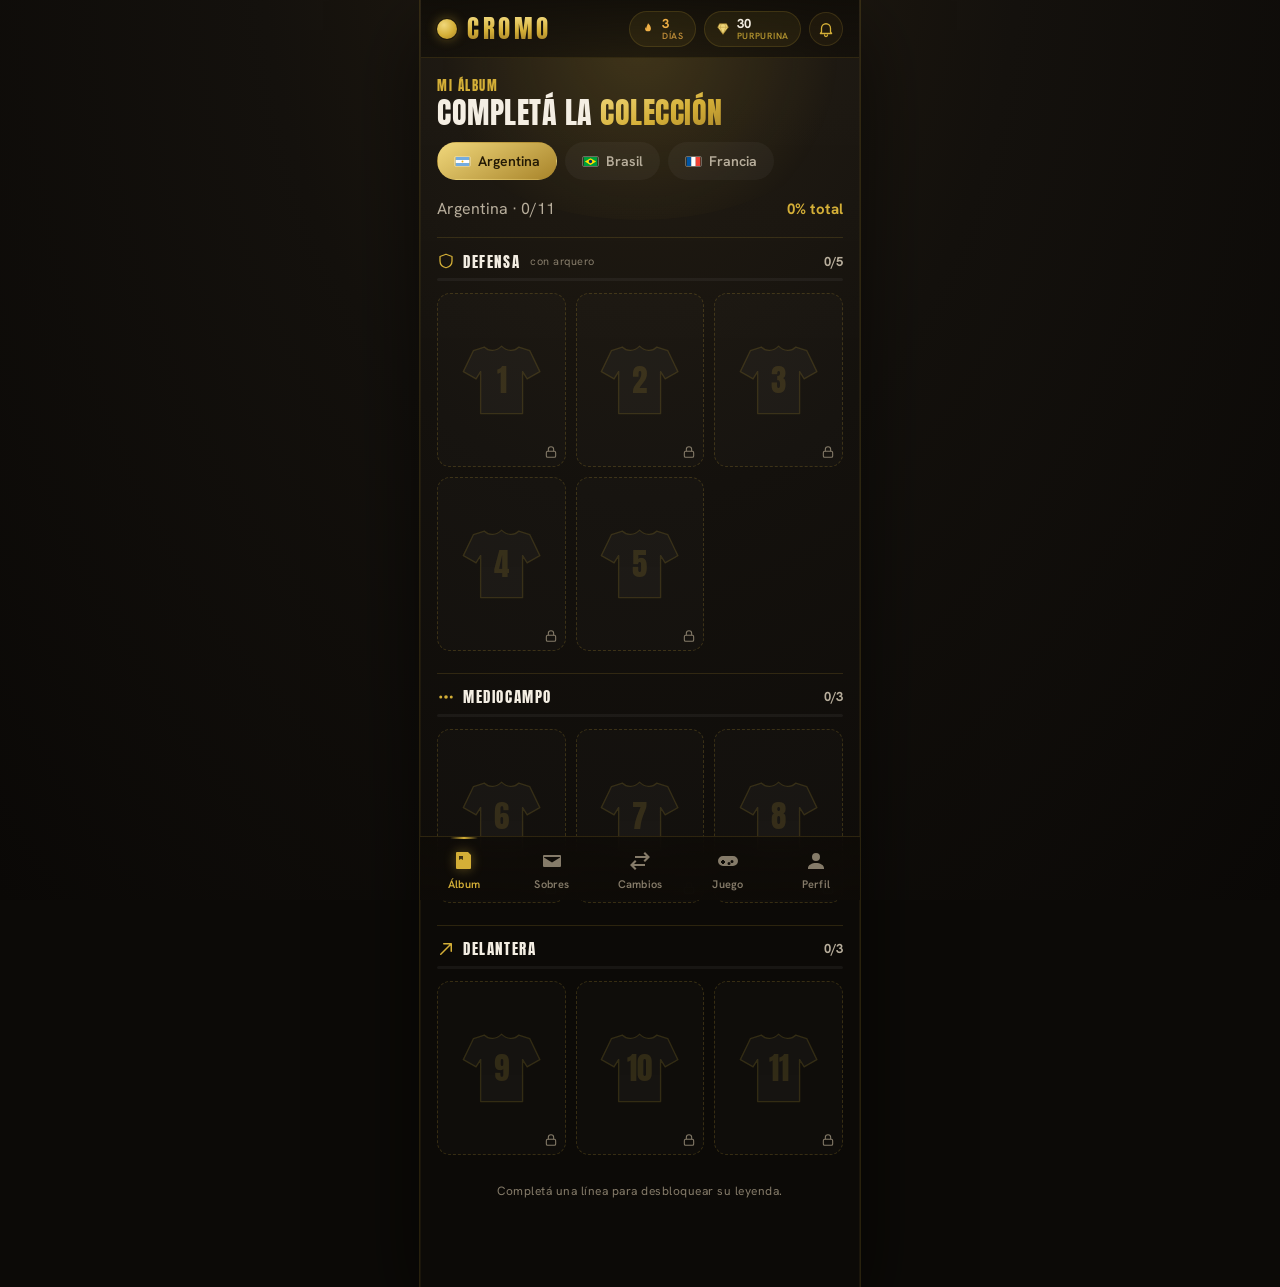
==== index.html @ f419a1d8 "Cromo · Fase 0 inicial — PWA navegable con loop completo de un jugador - Shell PWA (manifest + SW) c" ====
<!DOCTYPE html>
<html lang="es">
<head>
  <meta charset="UTF-8" />
  <meta name="viewport" content="width=device-width, initial-scale=1, viewport-fit=cover" />
  <meta name="theme-color" content="#0c0a07" />
  <meta name="description" content="Cromo — álbum de figuritas digital" />

  <title>Cromo</title>

  <link rel="manifest" href="./manifest.json" />
  <link rel="icon" type="image/svg+xml" href="./assets/icon.svg" />
  <link rel="apple-touch-icon" href="./assets/icon.svg" />

  <link rel="preconnect" href="https://fonts.googleapis.com" />
  <link rel="preconnect" href="https://fonts.gstatic.com" crossorigin />
  <link href="https://fonts.googleapis.com/css2?family=Anton&family=Hanken+Grotesk:wght@300;400;500;600;700&display=swap" rel="stylesheet" />

  <link rel="stylesheet" href="./css/styles.css" />
</head>
<body>
  <div class="app-frame">
    <header class="app-header">
      <div class="brand">
        <span class="brand-mark" aria-hidden="true"></span>
        <h1 class="brand-name">Cromo</h1>
      </div>
      <div class="header-stats">
        <div class="chip chip-streak" id="chip-streak" aria-label="Racha diaria"></div>
        <a class="chip chip-purp" id="chip-purp" href="#/tienda" aria-label="Purpurina · ir a tienda"></a>
        <button class="notif-bell" id="notif-bell" type="button" aria-label="Notificaciones"></button>
      </div>
    </header>

    <main id="view" class="app-view" role="main" aria-live="polite"></main>

    <nav class="app-tabs" role="navigation" aria-label="Navegación principal">
      <a class="tab" href="#/album" data-route="album">
        <svg class="tab-icon" viewBox="0 0 24 24" aria-hidden="true"><path d="M5 4h11l3 3v13a1 1 0 0 1-1 1H5a1 1 0 0 1-1-1V5a1 1 0 0 1 1-1zm2 4v4l2-1.2L11 12V8H7z"/></svg>
        <span class="tab-label">Álbum</span>
      </a>
      <a class="tab" href="#/sobres" data-route="sobres">
        <svg class="tab-icon" viewBox="0 0 24 24" aria-hidden="true"><path d="M4 6h16a1 1 0 0 1 1 1v10a1 1 0 0 1-1 1H4a1 1 0 0 1-1-1V7a1 1 0 0 1 1-1zm0 2v.4l8 5 8-5V8H4z"/></svg>
        <span class="tab-label">Sobres</span>
      </a>
      <a class="tab" href="#/cambios" data-route="cambios">
        <svg class="tab-icon" viewBox="0 0 24 24" aria-hidden="true"><path d="M7 7h11l-2.5-2.5L17 3l5 5-5 5-1.5-1.5L18 9H7V7zm10 10H6l2.5 2.5L7 21l-5-5 5-5 1.5 1.5L6 15h11v2z"/></svg>
        <span class="tab-label">Cambios</span>
      </a>
      <a class="tab" href="#/juego" data-route="juego">
        <svg class="tab-icon" viewBox="0 0 24 24" aria-hidden="true"><path d="M7 7a5 5 0 0 0-5 5 5 5 0 0 0 5 5h10a5 5 0 0 0 5-5 5 5 0 0 0-5-5H7zm-1 4h2v1h1v2H8v1H6v-1H5v-2h1v-1zm10 0a1.5 1.5 0 1 1 0 3 1.5 1.5 0 0 1 0-3zm-3 2a1.5 1.5 0 1 1 0 3 1.5 1.5 0 0 1 0-3z"/></svg>
        <span class="tab-label">Juego</span>
      </a>
      <a class="tab" href="#/perfil" data-route="perfil">
        <svg class="tab-icon" viewBox="0 0 24 24" aria-hidden="true"><path d="M12 12a4 4 0 1 0 0-8 4 4 0 0 0 0 8zm0 2c-4 0-8 2-8 5v1h16v-1c0-3-4-5-8-5z"/></svg>
        <span class="tab-label">Perfil</span>
      </a>
    </nav>
  </div>

  <script defer src="./js/icons.js"></script>
  <script defer src="./js/data.js"></script>
  <script defer src="./js/jersey.js"></script>
  <script defer src="./js/state.js"></script>
  <script defer src="./js/pack.js"></script>
  <script defer src="./js/legends.js"></script>
  <script defer src="./js/notifications.js"></script>
  <script defer src="./js/anim.js"></script>
  <script defer src="./js/views/sticker.js"></script>
  <script defer src="./js/views/reveal.js"></script>
  <script defer src="./js/views/sobres.js"></script>
  <script defer src="./js/views/album.js"></script>
  <script defer src="./js/views/cambios.js"></script>
  <script defer src="./js/views/tienda.js"></script>
  <script defer src="./js/views/notifs.js"></script>
  <script defer src="./js/views/placeholder.js"></script>
  <script defer src="./js/app.js"></script>

  <script>
    if ('serviceWorker' in navigator) {
      window.addEventListener('load', () => {
        navigator.serviceWorker.register('./sw.js').catch(() => {});
      });
    }
  </script>
</body>
</html>
---- css/styles.css ----
/* ============================================================
   Cromo — Noche de campeón
   Paleta + tipografías de la sección 3 del CLAUDE.md
   ============================================================ */

:root {
  --bg-0: #0c0a07;
  --bg-1: #14110d;
  --panel:  #171309;
  --panel2: #1f1a0f;

  --gold:        #D4AF37;
  --gold-light:  #F0D77B;
  --gold-dark:   #A8842A;

  --cream:    #F4EEE3;
  --text-dim: #B8AE9C;
  --text-mute:#857B69;

  --line:        rgba(212, 175, 55, 0.16);
  --line-strong: rgba(212, 175, 55, 0.32);

  --comun:      #9DA3AB;
  --especial:   #4FA3E3;
  --brillante:  #9B6DD6;
  --legendaria: #D4AF37;

  --font-display: 'Anton', 'Hanken Grotesk', sans-serif;
  --font-body:    'Hanken Grotesk', system-ui, -apple-system, sans-serif;

  --app-max-w: 440px;
  --header-h: 58px;
  --tabs-h: 64px;
  --safe-top: env(safe-area-inset-top, 0px);
  --safe-bottom: env(safe-area-inset-bottom, 0px);
}

* { box-sizing: border-box; -webkit-tap-highlight-color: transparent; }

html, body {
  margin: 0;
  padding: 0;
  height: 100%;
  background: var(--bg-0);
  color: var(--cream);
  font-family: var(--font-body);
  font-weight: 400;
  -webkit-font-smoothing: antialiased;
  -moz-osx-font-smoothing: grayscale;
  overscroll-behavior-y: contain;
}

body {
  background:
    radial-gradient(ellipse at 50% -10%, #241d12 0%, #14110d 42%, #0a0806 100%);
  background-attachment: fixed;
  min-height: 100dvh;
}

a { color: inherit; text-decoration: none; }
button { font-family: inherit; }

/* ============================================================
   Tipografía utilitaria del prototipo
   ============================================================ */

.au {
  font-family: var(--font-display);
  font-weight: 400;
  letter-spacing: 0.5px;
  text-transform: uppercase;
}

.gold-text {
  background: linear-gradient(160deg, var(--gold-light), var(--gold) 55%, var(--gold-dark));
  -webkit-background-clip: text;
  background-clip: text;
  color: transparent;
}

.muted { color: var(--text-dim); }
.dim   { color: var(--text-mute); }

/* ============================================================
   Frame de app (mobile-first, centrado en desktop)
   ============================================================ */

.app-frame {
  position: relative;
  width: 100%;
  max-width: var(--app-max-w);
  min-height: 100dvh;
  margin: 0 auto;
  display: grid;
  grid-template-rows: auto 1fr auto;
  background: linear-gradient(180deg, rgba(255,255,255,0.015), transparent 30%);
  border-left: 1px solid rgba(212,175,55,0.07);
  border-right: 1px solid rgba(212,175,55,0.07);
  overflow: hidden;
}

.app-frame::before {
  content: '';
  position: fixed;
  top: -120px;
  left: 50%;
  transform: translateX(-50%);
  width: 480px;
  height: 340px;
  border-radius: 50%;
  pointer-events: none;
  z-index: 0;
  background: radial-gradient(circle, rgba(212,175,55,0.16), transparent 68%);
}

@media (min-width: 480px) {
  .app-frame {
    box-shadow: 0 0 0 1px var(--line), 0 30px 80px rgba(0,0,0,0.6);
  }
}

/* ============================================================
   Header
   ============================================================ */

.app-header {
  position: sticky;
  top: 0;
  z-index: 20;
  height: calc(var(--header-h) + var(--safe-top));
  padding: 0 16px;
  padding-top: var(--safe-top);
  display: flex;
  align-items: center;
  justify-content: space-between;
  gap: 12px;
  background: linear-gradient(180deg, rgba(16,13,8,0.92), rgba(16,13,8,0.62));
  backdrop-filter: blur(12px);
  -webkit-backdrop-filter: blur(12px);
  border-bottom: 1px solid var(--line);
}

.brand { display: flex; align-items: center; gap: 10px; min-width: 0; }

.brand-mark {
  width: 20px; height: 20px; border-radius: 50%;
  background: radial-gradient(circle at 35% 30%, var(--gold-light), var(--gold) 55%, var(--gold-dark) 100%);
  box-shadow: 0 0 0 1px rgba(0,0,0,0.4), 0 0 12px rgba(212,175,55,0.45);
}

.brand-name {
  margin: 0;
  font-family: var(--font-display);
  font-weight: 400;
  font-size: 25px;
  line-height: 1;
  letter-spacing: 0.14em;
  text-transform: uppercase;
  background: linear-gradient(180deg, var(--gold-light) 0%, var(--gold) 60%, var(--gold-dark) 100%);
  -webkit-background-clip: text;
  background-clip: text;
  -webkit-text-fill-color: transparent;
}

.header-stats { display: flex; gap: 8px; align-items: center; }

.chip {
  display: flex;
  align-items: center;
  gap: 7px;
  padding: 5px 11px;
  border-radius: 999px;
  background: rgba(212,175,55,0.08);
  border: 1px solid var(--line);
  color: var(--cream);
  cursor: default;
  text-decoration: none;
  transition: background 160ms ease, border-color 160ms ease, transform 120ms ease;
}
.chip-ic { width: 14px; height: 14px; display: inline-flex; align-items: center; justify-content: center; }
.chip-ic svg { width: 100%; height: 100%; display: block; }
.chip-meta {
  display: flex;
  flex-direction: column;
  align-items: flex-start;
  line-height: 1;
  gap: 2px;
}
.chip-meta b {
  font-size: 13px;
  font-weight: 700;
  font-variant-numeric: tabular-nums;
}
.chip-meta small {
  font-size: 9px;
  font-weight: 600;
  letter-spacing: 0.7px;
  text-transform: uppercase;
  opacity: 0.7;
}
.chip-streak { color: #F0B046; }
.chip-streak .chip-meta small { color: #F0B046; opacity: 0.75; }
.chip-purp { cursor: pointer; }
.chip-purp:hover { background: rgba(212,175,55,0.14); border-color: var(--line-strong); }
.chip-purp:active { transform: scale(0.97); }
.chip-purp .chip-meta small { color: var(--gold); opacity: 0.8; }

/* Campana de notificaciones */
.notif-bell {
  position: relative;
  width: 34px;
  height: 34px;
  border-radius: 50%;
  border: 1px solid var(--line);
  background: rgba(212,175,55,0.06);
  color: var(--gold);
  display: inline-flex;
  align-items: center;
  justify-content: center;
  cursor: pointer;
  padding: 0;
  transition: background 0.15s, transform 0.1s;
}
.notif-bell svg { width: 18px; height: 18px; display: block; }
.notif-bell:hover { background: rgba(212,175,55,0.14); border-color: var(--line-strong); }
.notif-bell:active { transform: scale(0.93); }
.notif-bell.has-unread { animation: bell-shake 1.2s cubic-bezier(.36,.07,.19,.97) both; }
@keyframes bell-shake {
  10%, 90% { transform: rotate(-3deg); }
  20%, 80% { transform: rotate(5deg); }
  30%, 50%, 70% { transform: rotate(-8deg); }
  40%, 60% { transform: rotate(8deg); }
}
.notif-badge {
  position: absolute;
  top: -3px;
  right: -3px;
  min-width: 16px;
  height: 16px;
  padding: 0 4px;
  border-radius: 99px;
  background: linear-gradient(150deg, #FF6B5B, #C73D2A);
  color: #fff;
  font-size: 9.5px;
  font-weight: 800;
  letter-spacing: 0.2px;
  font-variant-numeric: tabular-nums;
  display: inline-flex;
  align-items: center;
  justify-content: center;
  border: 1.5px solid #14110d;
  box-shadow: 0 1px 4px rgba(0,0,0,0.5);
}

/* ============================================================
   Vista
   ============================================================ */

.app-view {
  position: relative;
  z-index: 1;
  padding: 18px 16px calc(20px + var(--tabs-h) + var(--safe-bottom));
  min-height: 0;
  animation: fade-in 240ms ease-out;
}

@keyframes fade-in {
  from { opacity: 0; transform: translateY(6px); }
  to   { opacity: 1; transform: translateY(0); }
}

.sec-title {
  font-family: var(--font-display);
  font-weight: 400;
  font-size: 13px;
  letter-spacing: 1.5px;
  text-transform: uppercase;
  color: var(--gold);
  margin: 0 0 2px;
}

.h1 {
  font-family: var(--font-display);
  font-weight: 400;
  font-size: 30px;
  line-height: 1.04;
  letter-spacing: 0.5px;
  text-transform: uppercase;
  margin: 0 0 16px;
}

.hint {
  text-align: center;
  font-size: 12px;
  color: var(--text-mute);
  padding: 14px 0 4px;
  letter-spacing: 0.5px;
  margin: 14px 0 0;
}

/* Placeholder de pantallas sin lógica todavía */
.screen {
  display: flex; flex-direction: column; align-items: center; justify-content: center;
  text-align: center;
  min-height: calc(100dvh - var(--header-h) - var(--tabs-h) - 60px);
  gap: 14px;
  padding: 24px 8px;
}
.screen-eyebrow {
  font-family: var(--font-body);
  font-size: 11px;
  letter-spacing: 0.32em;
  text-transform: uppercase;
  color: var(--text-mute);
  margin: 0;
}
.screen-title {
  font-family: var(--font-display);
  font-weight: 400;
  font-size: 44px;
  line-height: 1;
  letter-spacing: 0.06em;
  text-transform: uppercase;
  margin: 0;
  background: linear-gradient(180deg, var(--gold-light) 0%, var(--gold) 55%, var(--gold-dark) 100%);
  -webkit-background-clip: text;
  background-clip: text;
  -webkit-text-fill-color: transparent;
}
.screen-divider {
  width: 56px; height: 1px;
  background: linear-gradient(90deg, transparent, var(--gold) 50%, transparent);
  margin: 6px 0 2px;
}
.screen-hint {
  max-width: 28ch;
  color: var(--text-dim);
  font-size: 14.5px;
  line-height: 1.5;
  margin: 0;
}

/* ============================================================
   Buttons
   ============================================================ */

.btn {
  font-family: var(--font-body);
  font-weight: 700;
  font-size: 16px;
  border: none;
  cursor: pointer;
  border-radius: 14px;
  padding: 15px 18px;
  width: 100%;
  color: #241a05;
  letter-spacing: 0.2px;
  background: linear-gradient(150deg, var(--gold-light), var(--gold) 60%, var(--gold-dark));
  box-shadow: 0 6px 22px rgba(212,175,55,0.22), inset 0 1px 0 rgba(255,255,255,0.4);
  transition: transform 120ms ease, box-shadow 200ms ease, filter 200ms ease;
}
.btn:active { transform: scale(0.975); }
.btn:disabled {
  filter: grayscale(0.7) brightness(0.65);
  box-shadow: none;
  cursor: default;
  color: #0a0806;
}
.btn.ghost {
  background: transparent;
  color: var(--gold);
  border: 1px solid var(--line);
  box-shadow: none;
}
.btn.sm {
  font-size: 13px;
  padding: 9px 12px;
  border-radius: 10px;
  width: auto;
}

/* Back link de la tienda */
.back-row { margin-bottom: 4px; }
.back-link {
  display: inline-flex; align-items: center; gap: 4px;
  font-size: 13px;
  color: var(--text-dim);
  padding: 6px 10px 6px 4px;
  border-radius: 10px;
  transition: color 160ms ease;
}
.back-link:hover { color: var(--gold); }
.back-link svg { width: 16px; height: 16px; }

/* ============================================================
   Pack card (Sobres)
   ============================================================ */

.pack {
  position: relative;
  border-radius: 22px;
  padding: 30px 22px 26px;
  margin-bottom: 16px;
  overflow: hidden;
  background:
    radial-gradient(circle at 50% 18%, rgba(212,175,55,0.16), transparent 60%),
    linear-gradient(165deg, #211a0e, #15110a 70%);
  border: 1px solid rgba(212,175,55,0.3);
  box-shadow: 0 14px 40px rgba(0,0,0,0.5), inset 0 0 40px rgba(212,175,55,0.05);
  text-align: center;
}
.pack .ribbon { font-size: 11px; letter-spacing: 3px; color: var(--gold); }
.pack .crest {
  width: 96px; height: 96px;
  margin: 14px auto 12px;
  border-radius: 50%;
  display: grid; place-items: center;
  background: radial-gradient(circle, #2a2210, #15110a);
  border: 2px solid var(--gold);
  box-shadow: 0 0 30px rgba(212,175,55,0.35), inset 0 0 18px rgba(212,175,55,0.25);
}
.pack .crest svg { width: 46px; height: 46px; }
.pack h2 { font-size: 27px; margin: 6px 0 2px; }
.pack .sub { font-size: 13px; color: var(--text-dim); margin-bottom: 18px; }
.pack .count { font-size: 12px; color: var(--gold); margin-top: 12px; letter-spacing: 0.5px; }
.pack .pack-bulk { margin-top: 10px; width: 100%; max-width: 240px; }

/* ============================================================
   Cards (daily, pity, tienda header)
   ============================================================ */

.card {
  background: linear-gradient(165deg, rgba(255,255,255,0.025), transparent), var(--panel);
  border: 1px solid var(--line);
  border-radius: 16px;
  padding: 16px;
  margin-bottom: 14px;
}
.row { display: flex; align-items: center; justify-content: space-between; gap: 12px; }

.streak-dots { display: flex; gap: 6px; margin-top: 12px; }
.sd {
  flex: 1;
  height: 7px;
  border-radius: 99px;
  background: rgba(255,255,255,0.08);
}
.sd.on { background: linear-gradient(90deg, var(--gold-light), var(--gold-dark)); }
.sd.gift { background: rgba(212,175,55,0.2); }
.sd.gift.on { background: linear-gradient(90deg, var(--gold-light), var(--gold)); box-shadow: 0 0 10px rgba(212,175,55,0.5); }

.bar {
  height: 8px;
  border-radius: 99px;
  background: rgba(255,255,255,0.07);
  overflow: hidden;
  margin-top: 10px;
}
.bar > i {
  display: block;
  height: 100%;
  background: linear-gradient(90deg, var(--gold-light), var(--gold));
  border-radius: 99px;
}

/* ============================================================
   Tabla de Rarezas (en Sobres)
   ============================================================ */

.rarity-card { padding: 14px 14px 12px; }

/* Bloque explicativo de la Purpurina, arriba de la tabla */
.purp-explain {
  display: flex;
  gap: 12px;
  align-items: flex-start;
  padding-bottom: 14px;
  margin-bottom: 12px;
  border-bottom: 1px solid var(--line);
}
.purp-icon {
  width: 44px;
  height: 44px;
  flex: 0 0 auto;
  display: grid;
  place-items: center;
  border-radius: 12px;
  background:
    radial-gradient(circle, rgba(212,175,55,0.22), rgba(212,175,55,0.04) 70%),
    rgba(212,175,55,0.04);
  border: 1px solid var(--line-strong);
  box-shadow: inset 0 0 12px rgba(212,175,55,0.12);
}
.purp-icon svg { width: 24px; height: 24px; display: block; }

.purp-body { flex: 1; min-width: 0; }
.purp-body > b {
  display: block;
  font-size: 14.5px;
  color: var(--cream);
  margin-bottom: 5px;
  letter-spacing: 0.2px;
}
.purp-body p {
  margin: 0;
  font-size: 12.5px;
  line-height: 1.55;
  color: var(--text-dim);
}
.purp-body p b {
  display: inline;
  font-size: inherit;
  color: var(--gold);
  font-weight: 700;
}

.rarity-title {
  display: flex;
  align-items: baseline;
  justify-content: space-between;
  gap: 8px;
  margin-bottom: 10px;
}
.rarity-title b { font-size: 14px; }
.rarity-title .muted { font-size: 11.5px; }

.rarity-list { list-style: none; margin: 0; padding: 0; }
.rarity-row, .rarity-head {
  display: grid;
  grid-template-columns: 10px 1fr 48px 50px 50px;
  align-items: center;
  gap: 8px;
  padding: 8px 0;
  font-size: 13px;
}
.rarity-head {
  font-family: var(--font-display);
  font-weight: 400;
  font-size: 10px;
  letter-spacing: 1.4px;
  text-transform: uppercase;
  color: var(--text-mute);
  border-bottom: 1px solid var(--line);
  padding: 0 0 6px;
  cursor: help;
}
.rarity-head > span { text-align: right; }
.rarity-head > span:nth-child(2) { text-align: left; }
.rarity-row { border-bottom: 1px dashed rgba(212,175,55,0.07); }
.rarity-row:last-child { border-bottom: none; }

.rarity-dot {
  width: 10px;
  height: 10px;
  border-radius: 50%;
  background: var(--rc);
  box-shadow: 0 0 6px var(--rc);
  justify-self: center;
}
.rarity-name {
  font-weight: 700;
  color: var(--rc);
  letter-spacing: 0.3px;
}
.rarity-prob, .rarity-purp, .rarity-cost {
  text-align: right;
  font-variant-numeric: tabular-nums;
  font-weight: 700;
}
.rarity-prob { color: var(--cream); }
.rarity-purp { color: var(--gold); }
.rarity-cost { color: var(--text-dim); }

/* ============================================================
   Bandera + jersey base
   ============================================================ */

.flag {
  width: 17px;
  height: 11px;
  border-radius: 2px;
  border: 0.5px solid rgba(255,255,255,0.3);
  display: inline-block;
  vertical-align: -1px;
  flex: 0 0 auto;
}
.jsvg {
  width: 86%;
  height: 86%;
  display: block;
  filter: drop-shadow(0 4px 8px rgba(0,0,0,0.4));
}

/* ============================================================
   Álbum
   ============================================================ */

.pages {
  display: flex;
  gap: 8px;
  overflow-x: auto;
  padding-bottom: 4px;
  margin-bottom: 14px;
  scrollbar-width: none;
}
.pages::-webkit-scrollbar { display: none; }

.page-tab {
  flex: 0 0 auto;
  padding: 9px 16px;
  border-radius: 999px;
  font-family: var(--font-body);
  font-weight: 600;
  font-size: 14px;
  cursor: pointer;
  display: flex;
  align-items: center;
  gap: 7px;
  background: rgba(255,255,255,0.04);
  border: 1px solid transparent;
  color: var(--text-dim);
  white-space: nowrap;
  transition: background 160ms ease, color 160ms ease;
}
.page-tab.active {
  color: #241a05;
  background: linear-gradient(150deg, var(--gold-light), var(--gold-dark));
}

.prog-line {
  display: flex;
  align-items: baseline;
  justify-content: space-between;
  margin-bottom: 12px;
}
.prog-line .pct { font-size: 15px; color: var(--gold); font-weight: 700; }

.grid {
  display: grid;
  grid-template-columns: repeat(3, 1fr);
  gap: 10px;
}

/* ----- Secciones por línea (defensa / medio / delantera) ----- */

.line-block {
  margin-top: 22px;
  padding-top: 14px;
  border-top: 1px solid var(--line);
  position: relative;
}
.line-block:first-of-type { margin-top: 18px; }

.line-head {
  display: flex;
  align-items: center;
  justify-content: space-between;
  gap: 10px;
  margin-bottom: 8px;
}
.line-head-l {
  display: flex;
  align-items: center;
  gap: 8px;
  min-width: 0;
}
.line-icon {
  width: 18px;
  height: 18px;
  display: inline-flex;
  align-items: center;
  justify-content: center;
  color: var(--gold);
}
.line-icon svg { width: 100%; height: 100%; }

.line-name {
  font-size: 15px;
  letter-spacing: 1.6px;
  color: var(--cream);
  line-height: 1;
}
.line-sub {
  font-size: 11px;
  color: var(--text-mute);
  letter-spacing: 0.5px;
  margin-left: 2px;
}

.line-count {
  font-size: 13px;
  font-weight: 700;
  color: var(--text-dim);
  display: inline-flex;
  align-items: center;
  gap: 5px;
  white-space: nowrap;
}
.line-count.complete {
  color: var(--gold);
}
.line-count.complete svg {
  width: 14px;
  height: 14px;
  filter: drop-shadow(0 0 6px rgba(212,175,55,0.55));
}

.line-bar {
  height: 3px;
  border-radius: 99px;
  background: rgba(255,255,255,0.05);
  overflow: hidden;
  margin: 0 0 12px;
}
.line-bar > i {
  display: block;
  height: 100%;
  background: linear-gradient(90deg, var(--gold-dark), var(--gold-light));
  border-radius: 99px;
  transition: width 280ms ease;
}

.line-block.is-complete .line-bar > i {
  box-shadow: 0 0 10px rgba(212,175,55,0.55);
}
.line-block.is-complete .line-name {
  background: linear-gradient(160deg, var(--gold-light), var(--gold) 55%, var(--gold-dark));
  -webkit-background-clip: text;
  background-clip: text;
  color: transparent;
}

/* ----- Card de leyenda (cuando la línea está completa) ----- */

.legend-card {
  margin-top: 12px;
  padding: 14px 14px 16px;
  border-radius: 14px;
  position: relative;
  overflow: hidden;
  background:
    linear-gradient(160deg, rgba(212,175,55,0.10), rgba(212,175,55,0.02) 70%),
    var(--panel);
  border: 1px solid var(--line-strong);
  box-shadow: 0 6px 18px rgba(0,0,0,0.35);
}
.legend-card.unlocked {
  background:
    linear-gradient(160deg, rgba(240,215,123,0.16), rgba(212,175,55,0.04) 65%),
    var(--panel);
  box-shadow: 0 8px 24px rgba(0,0,0,0.4), 0 0 0 1px rgba(212,175,55,0.18) inset;
}
.legend-card::after {
  content: '';
  position: absolute;
  inset: 0;
  pointer-events: none;
  background: linear-gradient(115deg, transparent 40%, rgba(255,255,255,0.06) 50%, transparent 60%);
  opacity: 0.55;
}

.legend-head {
  display: flex;
  align-items: center;
  gap: 8px;
  margin-bottom: 6px;
}
.legend-badge {
  width: 22px;
  height: 22px;
  border-radius: 50%;
  display: inline-flex;
  align-items: center;
  justify-content: center;
  color: var(--gold);
  background: rgba(212,175,55,0.12);
  border: 1px solid var(--line-strong);
}
.legend-badge svg { width: 13px; height: 13px; }
.legend-eyebrow {
  font-size: 10.5px;
  letter-spacing: 2.2px;
  color: var(--gold);
}

.legend-title {
  margin: 0 0 6px;
  font-size: 19px;
  line-height: 1.1;
  letter-spacing: 0.8px;
  color: var(--cream);
}

.legend-text {
  margin: 0;
  font-size: 13.5px;
  line-height: 1.5;
  color: var(--text-dim);
}

.legend-card.pending .legend-text {
  color: var(--text-mute);
  font-style: italic;
}

.legend-source {
  display: inline-block;
  margin-top: 8px;
  font-size: 12px;
  font-weight: 600;
  color: var(--gold);
  border-bottom: 1px dashed rgba(212,175,55,0.4);
}

.slot {
  aspect-ratio: 0.74;
  border-radius: 13px;
  position: relative;
  overflow: hidden;
}
.slot.empty {
  border: 1.5px dashed rgba(212,175,55,0.2);
  background: rgba(255,255,255,0.015);
  display: grid;
  place-items: center;
}
.slot.empty .jsvg { width: 72%; height: 72%; opacity: 0.95; filter: none; }
.slot.empty .lock {
  position: absolute;
  bottom: 6px; right: 6px;
  width: 16px; height: 16px;
  color: var(--text-mute);
}
.slot.empty .lock svg { width: 100%; height: 100%; }

.sticker {
  height: 100%;
  display: flex;
  flex-direction: column;
  border-radius: 13px;
  overflow: hidden;
  border: 1.5px solid var(--rc, #555);
  background: var(--panel2);
  box-shadow: 0 4px 14px rgba(0,0,0,0.4);
}
.sticker .photo {
  flex: 1;
  position: relative;
  display: flex;
  align-items: center;
  justify-content: center;
  background: radial-gradient(circle at 50% 42%, #2c2614, #14110b 72%);
}
.sticker .photo .rdot {
  position: absolute;
  top: 6px; right: 6px;
  width: 9px; height: 9px;
  border-radius: 50%;
  background: var(--rc);
  box-shadow: 0 0 6px var(--rc);
}

/* Badge "+N" sobre la figurita cuando hay repetidas en el inventario */
.sticker .photo .dupe-badge {
  position: absolute;
  top: 5px;
  left: 5px;
  z-index: 2;
  min-width: 22px;
  height: 18px;
  padding: 0 5px;
  border-radius: 99px;
  display: inline-flex;
  align-items: center;
  justify-content: center;
  background: linear-gradient(150deg, var(--gold-light), var(--gold) 60%, var(--gold-dark));
  color: #241a05;
  font-size: 10.5px;
  font-weight: 800;
  font-variant-numeric: tabular-nums;
  letter-spacing: 0.2px;
  box-shadow: 0 2px 6px rgba(0,0,0,0.45), 0 0 0 1px rgba(0,0,0,0.2);
  cursor: help;
}
.sticker .label {
  padding: 7px 6px 8px;
  background: rgba(0,0,0,0.28);
}
.sticker .label .ct {
  display: flex;
  align-items: center;
  justify-content: center;
  gap: 5px;
}
.sticker .label .ct b {
  font-size: 11px;
  font-weight: 600;
  white-space: nowrap;
  overflow: hidden;
  text-overflow: ellipsis;
}
.sticker .label .rar {
  display: block;
  text-align: center;
  font-size: 8.5px;
  letter-spacing: 1px;
  text-transform: uppercase;
  color: var(--rc);
  font-weight: 700;
  margin-top: 2px;
}

/* Marco foil para legendarias */
.foil {
  padding: 2px;
  border-radius: 14px;
  height: 100%;
  background: linear-gradient(135deg, #F6E08B, #D4AF37 40%, #8a6a1f 60%, #F0D77B 85%);
  background-size: 200% 200%;
  animation: foilmove 4s linear infinite;
}
.foil .sticker { border-color: transparent; height: 100%; }
.foil .photo::after {
  content: '';
  position: absolute;
  inset: 0;
  background: linear-gradient(115deg, transparent 38%, rgba(255,255,255,0.5) 50%, transparent 62%);
  transform: translateX(-120%);
  animation: shine 3.2s ease-in-out infinite;
}
@keyframes foilmove {
  0%   { background-position: 0 0; }
  100% { background-position: 200% 200%; }
}
@keyframes shine {
  0%, 100% { transform: translateX(-120%); }
  55%, 70% { transform: translateX(120%); }
}

/* ============================================================
   Tienda
   ============================================================ */

.shop-item {
  display: flex;
  align-items: center;
  gap: 12px;
  padding: 11px;
  border-radius: 14px;
  background: var(--panel);
  border: 1px solid var(--line);
  margin-bottom: 10px;
}
.mini {
  width: 48px; height: 62px;
  border-radius: 9px;
  flex: 0 0 auto;
  display: flex;
  align-items: center;
  justify-content: center;
  background: radial-gradient(circle at 50% 42%, #2c2614, #14110b);
  border: 1px solid var(--line);
}
.mini .jsvg { width: 84%; height: 84%; }
.shop-item .info { flex: 1; min-width: 0; }
.shop-item .info .ct { display: flex; align-items: center; gap: 6px; }
.shop-item .info .ct b { font-size: 14px; font-weight: 600; }
.shop-item .info .r {
  font-size: 11px;
  letter-spacing: 0.8px;
  text-transform: uppercase;
  font-weight: 700;
  margin-top: 2px;
  display: block;
}
.cost {
  display: flex;
  align-items: center;
  gap: 5px;
  font-weight: 700;
  font-size: 14px;
  color: var(--gold);
}
.cost svg { width: 13px; height: 13px; }

.empty-state {
  text-align: center;
  padding: 48px 20px;
  color: var(--text-dim);
}
.empty-state svg { width: 40px; height: 40px; opacity: 0.4; margin-bottom: 12px; }

/* ============================================================
   Cambios (repetidas)
   ============================================================ */

.trade-banner { display: flex; gap: 12px; align-items: flex-start; }

.dupe-summary { margin-bottom: 16px; }
.dupe-summary b {
  font-size: 22px;
  font-family: var(--font-display);
  font-weight: 400;
  color: var(--cream);
  letter-spacing: 0.5px;
}
.dupe-summary .cost svg { width: 12px; height: 12px; }

.dupe-group {
  margin-bottom: 10px;
  border-radius: 14px;
  background: linear-gradient(165deg, rgba(255,255,255,0.025), transparent), var(--panel);
  border: 1px solid var(--line);
  overflow: hidden;
}

.dupe-group-head {
  display: flex;
  align-items: center;
  justify-content: space-between;
  gap: 10px;
  padding: 12px 14px;
  cursor: pointer;
  user-select: none;
  list-style: none;
  transition: background 160ms ease;
}
.dupe-group-head::-webkit-details-marker { display: none; }
.dupe-group-head:hover { background: rgba(212,175,55,0.04); }

.dupe-group-l {
  display: flex;
  align-items: center;
  gap: 8px;
  min-width: 0;
}
.dupe-group-name {
  font-size: 13px;
  letter-spacing: 1.6px;
  color: var(--gold);
}

.dupe-group-meta {
  display: flex;
  align-items: center;
  gap: 10px;
  flex: 0 0 auto;
}
.dupe-group-count {
  display: inline-flex;
  align-items: center;
  justify-content: center;
  min-width: 22px;
  height: 20px;
  padding: 0 7px;
  border-radius: 99px;
  background: rgba(212,175,55,0.14);
  border: 1px solid var(--line-strong);
  color: var(--gold);
  font-size: 11.5px;
  font-weight: 700;
  font-variant-numeric: tabular-nums;
}
.dupe-group-value {
  font-size: 12px;
  color: var(--text-dim);
}
.dupe-group-value svg { width: 11px; height: 11px; }

.dupe-group-chev {
  width: 16px;
  height: 16px;
  display: inline-flex;
  align-items: center;
  justify-content: center;
  color: var(--text-mute);
  transition: transform 220ms cubic-bezier(0.2, 0.8, 0.25, 1), color 160ms ease;
}
.dupe-group-chev svg { width: 100%; height: 100%; }
.dupe-group[open] .dupe-group-chev {
  transform: rotate(180deg);
  color: var(--gold);
}
.dupe-group[open] .dupe-group-head {
  border-bottom: 1px solid var(--line);
}

.dupe-group-body {
  padding: 8px 10px 10px;
}

.dupe-item {
  display: flex;
  align-items: center;
  gap: 12px;
  padding: 10px;
  border-radius: 12px;
  background: rgba(255,255,255,0.015);
  border: 1px solid var(--line);
  margin-bottom: 6px;
}
.dupe-item:last-child { margin-bottom: 0; }
.dupe-item .info { flex: 1; min-width: 0; }
.dupe-item .info .ct { display: flex; align-items: center; gap: 6px; }
.dupe-item .info .ct b { font-size: 14px; font-weight: 600; }
.dupe-item .info .r {
  font-size: 11px;
  letter-spacing: 0.8px;
  text-transform: uppercase;
  font-weight: 700;
  margin-top: 2px;
  display: block;
}
.dupe-qty {
  display: inline-flex;
  align-items: center;
  justify-content: center;
  min-width: 22px;
  height: 18px;
  padding: 0 5px;
  border-radius: 99px;
  background: rgba(212,175,55,0.16);
  border: 1px solid var(--line-strong);
  color: var(--gold);
  font-size: 11px;
  font-weight: 700;
  font-variant-numeric: tabular-nums;
  margin-left: 2px;
}
.dupe-actions {
  display: flex;
  flex-direction: column;
  gap: 6px;
  flex: 0 0 auto;
}
.dupe-actions .btn.sm { min-width: 84px; text-align: center; }

/* ============================================================
   Tabs (barra inferior)
   ============================================================ */

.app-tabs {
  position: fixed;
  left: 50%;
  bottom: 0;
  transform: translateX(-50%);
  width: 100%;
  max-width: var(--app-max-w);
  height: calc(var(--tabs-h) + var(--safe-bottom));
  padding-bottom: var(--safe-bottom);
  display: grid;
  grid-template-columns: repeat(5, 1fr);
  background: linear-gradient(0deg, rgba(14,11,7,0.97), rgba(14,11,7,0.8));
  backdrop-filter: blur(14px);
  -webkit-backdrop-filter: blur(14px);
  border-top: 1px solid var(--line);
  z-index: 30;
}

.tab {
  display: flex;
  flex-direction: column;
  align-items: center;
  justify-content: center;
  gap: 4px;
  padding: 8px 4px 6px;
  color: var(--text-mute);
  font-size: 11px;
  letter-spacing: 0.02em;
  font-weight: 600;
  position: relative;
  transition: color 160ms ease;
}
.tab:hover { color: var(--text-dim); }
.tab-icon {
  width: 24px;
  height: 24px;
  fill: currentColor;
  transition: transform 160ms ease, filter 160ms ease;
}
.tab.is-active { color: var(--gold); }
.tab.is-active .tab-icon {
  transform: translateY(-1px);
  filter: drop-shadow(0 0 6px rgba(212,175,55,0.45));
}
.tab.is-active::before {
  content: '';
  position: absolute;
  top: 0;
  left: 50%;
  transform: translateX(-50%);
  width: 28px;
  height: 2px;
  background: linear-gradient(90deg, transparent, var(--gold), transparent);
  border-radius: 2px;
}

/* ============================================================
   Reveal overlay
   ============================================================ */

.overlay {
  position: fixed;
  inset: 0;
  z-index: 100;
  overflow-y: auto;
  overflow-x: hidden;
  -webkit-overflow-scrolling: touch;
  overscroll-behavior: contain;
  padding:
    max(18px, env(safe-area-inset-top))
    18px
    max(18px, env(safe-area-inset-bottom));
  background: radial-gradient(ellipse at 50% 35%, rgba(40,32,16,0.96), rgba(7,6,4,0.99));
  animation: fade 0.25s ease;
}
/* Inner wrapper: cuando el contenido entra, se centra; cuando no, hace scroll natural. */
.overlay-inner {
  min-height: 100%;
  display: flex;
  flex-direction: column;
  align-items: center;
  justify-content: center;
}
@keyframes fade { from { opacity: 0; } to { opacity: 1; } }

.reveal-title {
  font-size: 13px;
  letter-spacing: 3px;
  color: var(--gold);
  margin-bottom: 14px;
  text-align: center;
}
.reveal-grid {
  display: flex;
  flex-wrap: wrap;
  gap: 12px;
  justify-content: center;
  max-width: 380px;
  margin-bottom: 8px;
}
.reveal-grid.dense {
  display: grid;
  grid-template-columns: repeat(4, 1fr);
  gap: 6px;
  max-width: 340px;
  width: 100%;
}
.reveal-grid.dense .rcard {
  width: 100%;
  height: 92px;
}
.reveal-grid.dense .rcard .back svg { width: 22px; height: 22px; }
.reveal-grid.dense .rcard .newtag {
  font-size: 7px;
  letter-spacing: 0.5px;
  padding: 1px 5px;
  top: 4px;
}
.reveal-grid.dense .sticker { border-radius: 9px; border-width: 1px; }
.reveal-grid.dense .sticker .jsvg { width: 78%; height: 78%; }
.reveal-grid.dense .sticker .photo .rdot { width: 6px; height: 6px; top: 4px; right: 4px; }
.reveal-grid.dense .sticker .label { padding: 3px 4px 4px; }
.reveal-grid.dense .sticker .label .ct { gap: 3px; }
.reveal-grid.dense .sticker .label .ct b { font-size: 8.5px; }
.reveal-grid.dense .sticker .label .ct .flag { width: 12px; height: 8px; }
.reveal-grid.dense .sticker .label .rar { font-size: 6.5px; letter-spacing: 0.6px; margin-top: 1px; }
.rcard {
  width: 96px;
  height: 130px;
  perspective: 900px;
}
.rcard .inner {
  position: relative;
  width: 100%;
  height: 100%;
  transform-style: preserve-3d;
  transition: transform 0.55s cubic-bezier(0.2, 0.8, 0.25, 1);
}
.rcard.flipped .inner { transform: rotateY(180deg); }
.rcard .face {
  position: absolute;
  inset: 0;
  backface-visibility: hidden;
  border-radius: 12px;
  overflow: hidden;
}
.rcard .back {
  display: grid;
  place-items: center;
  background: radial-gradient(circle, #2a2210, #15110a);
  border: 2px solid var(--gold);
}
.rcard .back svg { width: 30px; height: 30px; opacity: 0.85; }
.rcard .front { transform: rotateY(180deg); }
.rcard.leg .front {
  box-shadow: 0 0 26px rgba(212,175,55,0.7);
  animation: legpulse 1.6s ease-in-out infinite;
}
@keyframes legpulse {
  0%, 100% { box-shadow: 0 0 18px rgba(212,175,55,0.5); }
  50%      { box-shadow: 0 0 34px rgba(212,175,55,0.9); }
}
.rcard .newtag {
  position: absolute;
  top: 6px;
  left: 50%;
  transform: translateX(-50%);
  z-index: 3;
  font-size: 9px;
  font-weight: 700;
  letter-spacing: 1px;
  padding: 2px 8px;
  border-radius: 99px;
  background: var(--gold);
  color: #241a05;
  box-shadow: 0 1px 4px rgba(0,0,0,0.45);
  white-space: nowrap;
}

.tally {
  font-size: 14px;
  color: var(--cream);
  text-align: center;
  margin: 14px 0 18px;
  min-height: 20px;
}
.tally b { color: var(--gold); }
.tally-hint {
  display: block;
  margin-top: 8px;
  font-size: 11.5px;
  color: var(--text-dim);
  letter-spacing: 0.2px;
}
.tally-hint b { color: var(--gold); font-weight: 700; }

.confetti {
  position: fixed;
  top: -12px;
  width: 8px;
  height: 12px;
  border-radius: 2px;
  z-index: 101;
  pointer-events: none;
  animation: cfall linear forwards;
}
@keyframes cfall {
  0%   { transform: translateY(-20px) rotate(0); opacity: 1; }
  100% { transform: translateY(105vh) rotate(540deg); opacity: 0.9; }
}

/* ============================================================
   Gemas que vuelan al chip al convertir repetidas
   ============================================================ */
.fly-layer {
  position: fixed;
  inset: 0;
  pointer-events: none;
  z-index: 9999;
}
.gem-fly {
  position: fixed;
  width: 22px;
  height: 22px;
  margin-left: -11px;
  margin-top: -11px;
  will-change: transform, opacity;
  filter: drop-shadow(0 0 6px rgba(240,215,123,0.55));
  pointer-events: none;
}
.gem-fly svg { width: 100%; height: 100%; display: block; }

.chip-purp.chip-pop {
  animation: chip-pop 0.42s cubic-bezier(.34,1.56,.64,1);
}
.chip-purp.chip-pop .chip-meta b {
  color: #FFE89A;
  text-shadow: 0 0 10px rgba(240,215,123,0.7);
}
@keyframes chip-pop {
  0%   { transform: scale(1); }
  40%  { transform: scale(1.18); }
  100% { transform: scale(1); }
}

/* ============================================================
   Panel de notificaciones (overlay)
   ============================================================ */
.notif-overlay {
  background: radial-gradient(ellipse at 50% 35%, rgba(20,17,13,0.96), rgba(7,6,4,0.99));
}
.notif-inner {
  width: 100%;
  max-width: 380px;
  justify-content: flex-start;
  align-items: stretch;
  gap: 12px;
}
.notif-head {
  display: flex;
  align-items: center;
  justify-content: space-between;
  padding: 4px 4px 10px;
  border-bottom: 1px solid var(--line);
}
.notif-title-bar {
  font-family: var(--font-display);
  font-size: 22px;
  color: var(--gold);
  letter-spacing: 0.08em;
  text-transform: uppercase;
}
.notif-close {
  width: 34px; height: 34px;
  border-radius: 50%;
  border: 1px solid var(--line);
  background: rgba(212,175,55,0.06);
  color: var(--cream);
  display: inline-flex; align-items: center; justify-content: center;
  cursor: pointer;
  padding: 0;
}
.notif-close svg { width: 18px; height: 18px; }
.notif-close:hover { background: rgba(212,175,55,0.14); }
.notif-close:active { transform: scale(0.93); }

.notif-list {
  display: flex;
  flex-direction: column;
  gap: 8px;
}
.notif-item {
  border: 1px solid var(--line);
  background: rgba(20,17,13,0.55);
  border-radius: 12px;
  overflow: hidden;
}
.notif-item[open] { border-color: var(--line-strong); }
.notif-item summary { list-style: none; cursor: pointer; }
.notif-item summary::-webkit-details-marker { display: none; }
.notif-row {
  display: flex;
  align-items: center;
  gap: 10px;
  padding: 10px 12px;
}
.notif-ic {
  flex-shrink: 0;
  width: 30px; height: 30px;
  border-radius: 50%;
  display: inline-flex; align-items: center; justify-content: center;
  color: var(--gold);
  background: rgba(212,175,55,0.1);
  border: 1px solid rgba(212,175,55,0.25);
}
.notif-ic svg { width: 16px; height: 16px; }
.notif-body { flex: 1; min-width: 0; display: flex; flex-direction: column; gap: 2px; }
.notif-title { font-size: 13.5px; font-weight: 700; color: var(--cream); }
.notif-sub {
  font-size: 11.5px;
  color: var(--text-dim);
  display: inline-flex;
  align-items: center;
  gap: 5px;
}
.notif-sub .flag { width: 14px; height: auto; }
.notif-time {
  font-size: 10.5px;
  color: var(--text-mute);
  letter-spacing: 0.3px;
  flex-shrink: 0;
}

/* Colores por tipo */
.notif-item.n-leg    .notif-ic { color: var(--gold); background: rgba(212,175,55,0.18); border-color: rgba(212,175,55,0.5); }
.notif-item.n-team   .notif-ic { color: var(--gold); background: rgba(212,175,55,0.14); }
.notif-item.n-line   .notif-ic { color: #C49DEE; background: rgba(155,109,214,0.15); border-color: rgba(155,109,214,0.35); }
.notif-item.n-mil    .notif-ic { color: #7FB2E8; background: rgba(127,178,232,0.12); border-color: rgba(127,178,232,0.3); }
.notif-item.n-streak .notif-ic { color: #F0B046; background: rgba(240,176,70,0.15); border-color: rgba(240,176,70,0.35); }
.notif-item.n-pity   .notif-ic { color: var(--gold); background: rgba(212,175,55,0.1); }

/* Expandible (line-complete con leyenda) */
.notif-expand {
  padding: 0 14px 12px 52px;
  font-size: 12.5px;
  line-height: 1.45;
  color: var(--cream);
  border-top: 1px dashed rgba(212,175,55,0.12);
  margin-top: 4px;
  padding-top: 10px;
}
.notif-expand p { margin: 0 0 6px; }
.notif-expand .muted { color: var(--text-dim); font-style: italic; }
.notif-expand .legend-src {
  font-size: 11px;
  color: var(--gold);
  text-decoration: underline dotted;
  letter-spacing: 0.3px;
}

.notif-foot {
  font-size: 11px;
  color: var(--text-mute);
  text-align: center;
  margin: 14px 4px 4px;
  line-height: 1.4;
}
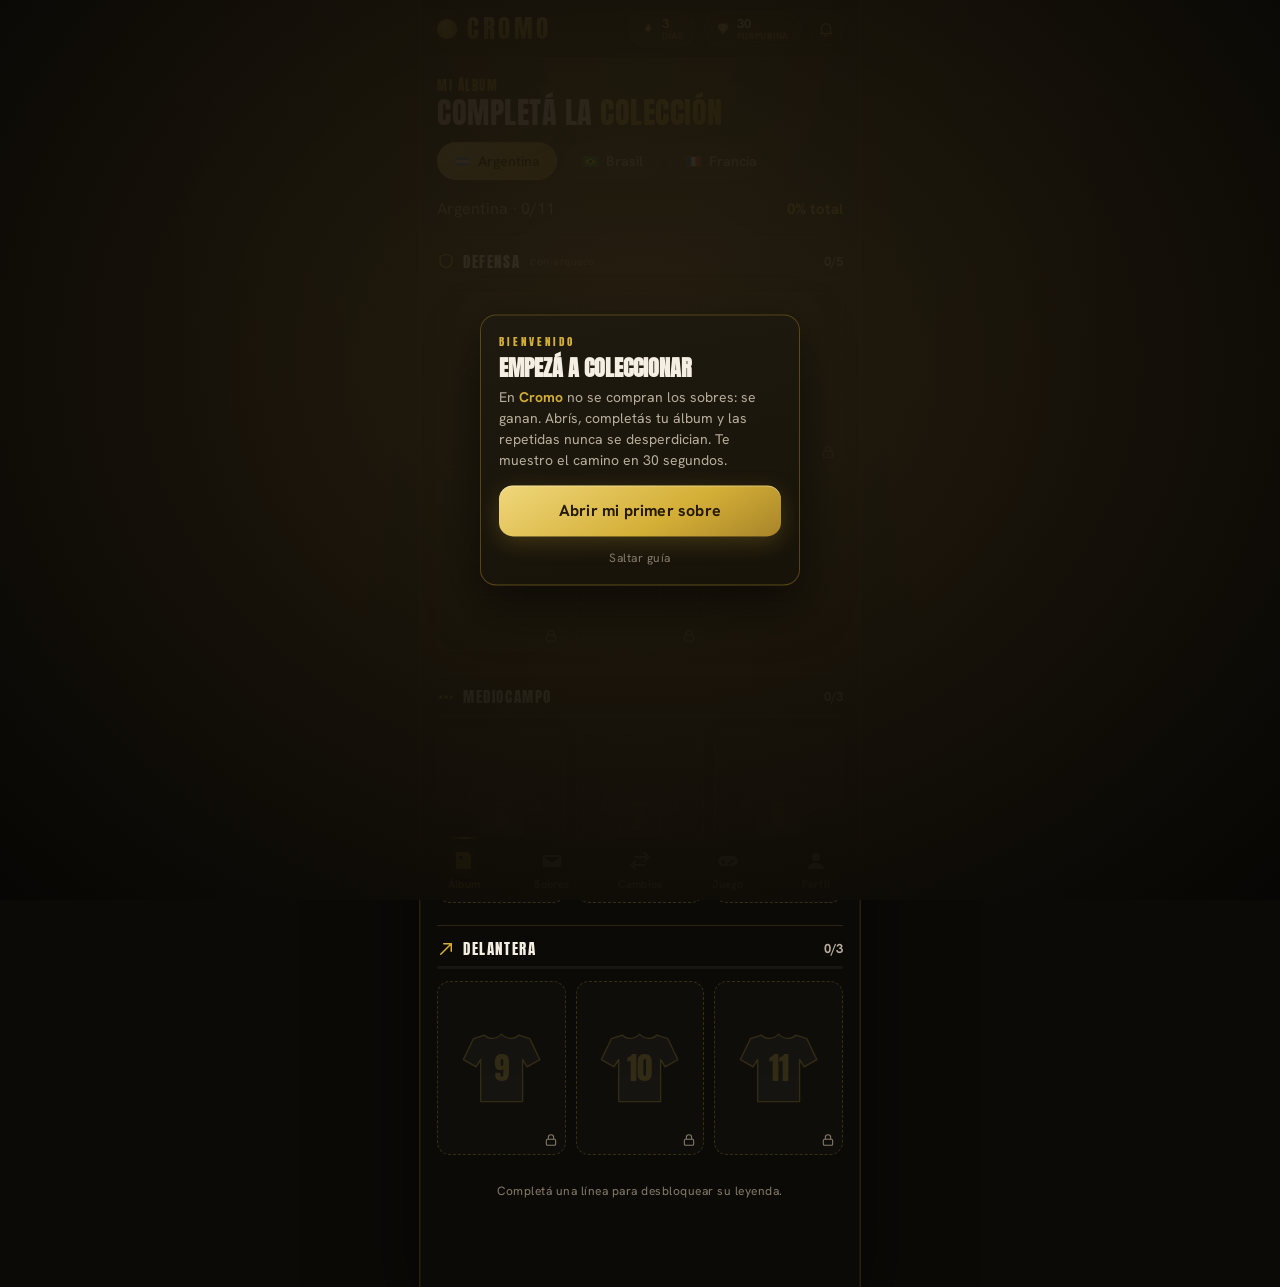
==== commit 91f86b5c: "feat: guía de onboarding de primera vez (Fase 0) Capa de coach marks que guía al usuario nuevo por e" ====
--- a/index.html
+++ b/index.html
@@ -74,6 +74,7 @@
   <script defer src="./js/views/tienda.js"></script>
   <script defer src="./js/views/notifs.js"></script>
   <script defer src="./js/views/placeholder.js"></script>
+  <script defer src="./js/onboarding.js"></script>
   <script defer src="./js/app.js"></script>
 
   <script>
--- a/css/styles.css
+++ b/css/styles.css
@@ -1506,3 +1506,120 @@
   margin: 14px 4px 4px;
   line-height: 1.4;
 }
+
+/* ============================================================
+   Onboarding — guía de primera vez (coach marks)
+   ============================================================ */
+.coach {
+  position: fixed;
+  inset: 0;
+  z-index: 90;            /* por debajo de los overlays (revelado = 100) */
+  pointer-events: none;  /* el bloqueo lo maneja el listener de captura */
+}
+/* Atenuado de pantalla completa para bienvenida / paso sin objetivo visible. */
+.coach.modal-dim {
+  background: radial-gradient(ellipse at 50% 40%, rgba(40,32,16,0.92), rgba(7,6,4,0.97));
+  animation: fade 0.25s ease;
+}
+
+/* Spotlight: agujero transparente sobre el objetivo; la sombra gigante
+   atenúa todo lo de alrededor. */
+.coach-hole {
+  position: fixed;
+  border-radius: 14px;
+  box-shadow: 0 0 0 9999px rgba(7,6,4,0.86);
+  border: 2px solid var(--gold);
+  pointer-events: none;
+  animation: coachPulse 1.7s ease-in-out infinite;
+}
+@keyframes coachPulse {
+  0%, 100% { box-shadow: 0 0 0 9999px rgba(7,6,4,0.86), 0 0 0 0 rgba(212,175,55,0.55); }
+  50%      { box-shadow: 0 0 0 9999px rgba(7,6,4,0.86), 0 0 0 10px rgba(212,175,55,0); }
+}
+
+.coach-card {
+  position: fixed;
+  left: 50%;
+  transform: translateX(-50%);
+  width: calc(100% - 36px);
+  max-width: 320px;
+  background: linear-gradient(170deg, var(--panel2), var(--panel));
+  border: 1px solid var(--line-strong);
+  border-radius: 16px;
+  padding: 18px 18px 14px;
+  pointer-events: auto;
+  box-shadow: 0 18px 50px rgba(0,0,0,0.55);
+  animation: fade 0.25s ease;
+}
+.coach-card.center {
+  top: 50%;
+  transform: translate(-50%, -50%);
+}
+.coach-eyebrow {
+  font-family: var(--font-display);
+  font-size: 11px;
+  letter-spacing: 3px;
+  text-transform: uppercase;
+  color: var(--gold);
+}
+.coach-title {
+  font-family: var(--font-display);
+  text-transform: uppercase;
+  font-size: 22px;
+  line-height: 1.05;
+  color: var(--cream);
+  margin: 6px 0 8px;
+}
+.coach-body {
+  font-size: 14px;
+  line-height: 1.5;
+  color: var(--text-dim);
+  margin: 0 0 14px;
+}
+.coach-body b { color: var(--gold); font-weight: 700; }
+.coach-card .btn { width: 100%; }
+.coach-skip {
+  display: block;
+  margin: 10px auto 0;
+  padding: 4px 8px;
+  background: none;
+  border: none;
+  color: var(--text-mute);
+  font-family: var(--font-body);
+  font-size: 12px;
+  letter-spacing: 0.5px;
+  cursor: pointer;
+}
+.coach-skip:hover { color: var(--text-dim); }
+
+/* Pista no-bloqueante (esperando la primera repetida). */
+.coach-pill {
+  position: fixed;
+  left: 50%;
+  transform: translateX(-50%);
+  bottom: calc(var(--tabs-h) + 14px + var(--safe-bottom));
+  max-width: calc(100% - 28px);
+  display: flex;
+  align-items: center;
+  gap: 12px;
+  padding: 10px 14px;
+  background: linear-gradient(150deg, var(--panel2), var(--panel));
+  border: 1px solid var(--line-strong);
+  border-radius: 999px;
+  box-shadow: 0 10px 30px rgba(0,0,0,0.5);
+  font-size: 13px;
+  line-height: 1.35;
+  color: var(--text-dim);
+  pointer-events: auto;
+  animation: fade 0.25s ease;
+}
+.coach-pill b { color: var(--gold); font-weight: 700; }
+.coach-pill a {
+  color: var(--gold);
+  font-weight: 700;
+  text-decoration: none;
+  white-space: nowrap;
+  padding: 4px 10px;
+  border: 1px solid var(--line-strong);
+  border-radius: 999px;
+}
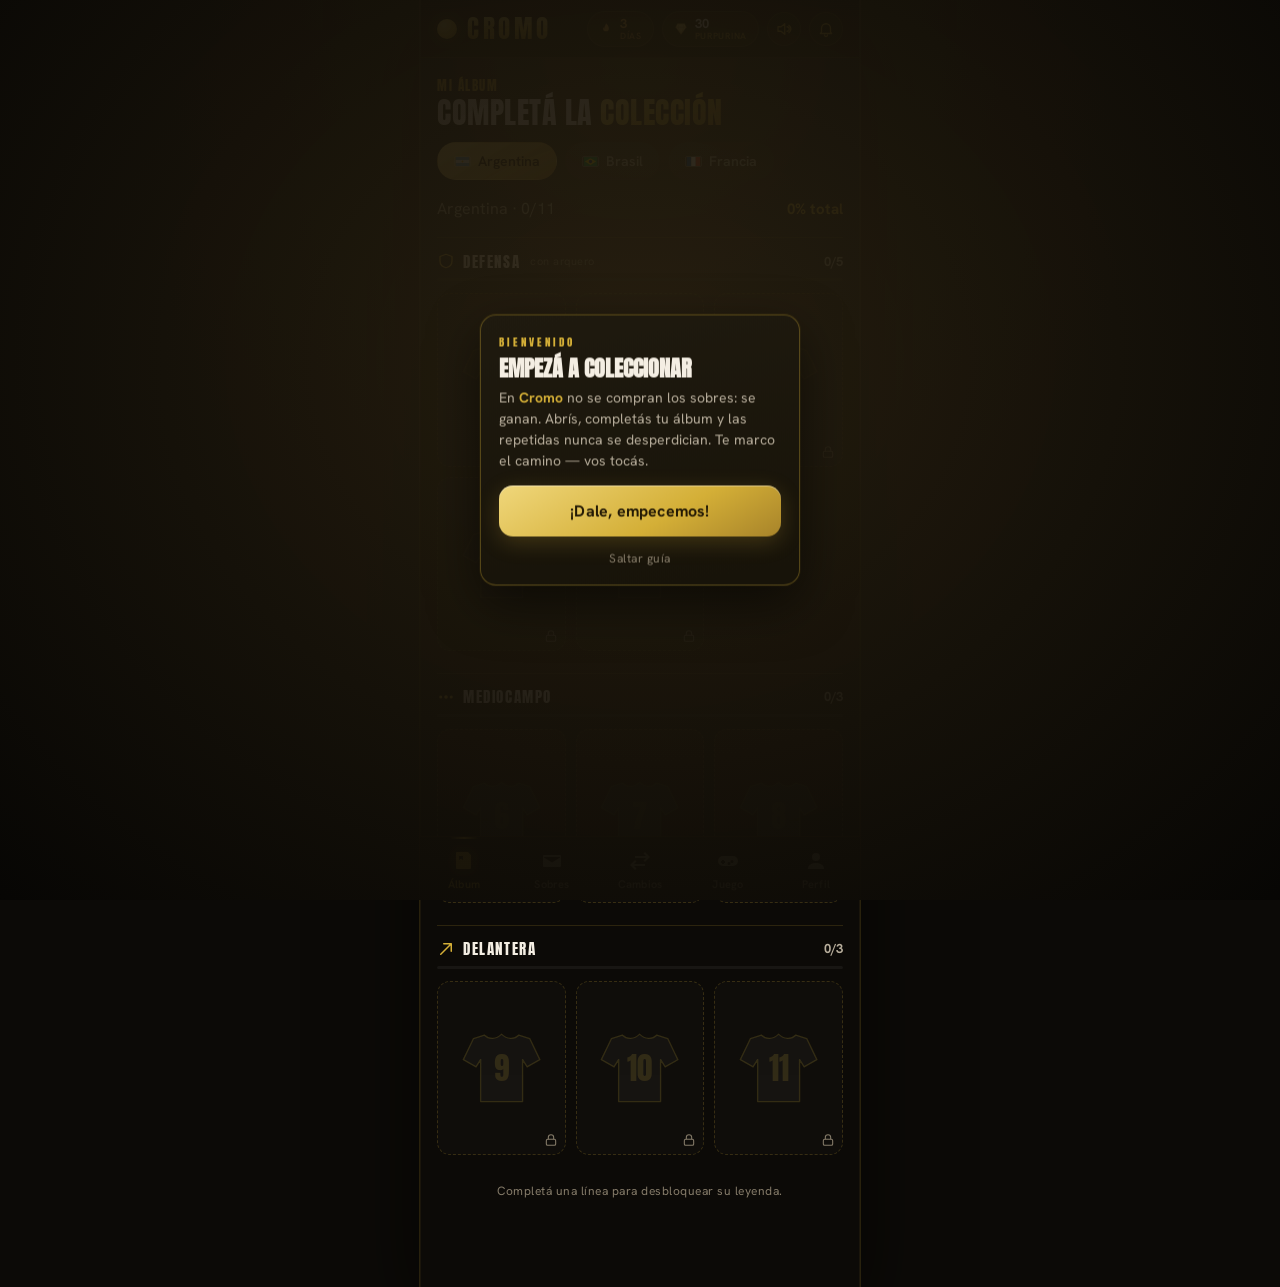
==== commit 25cd9025: "feat(audio): SFX jugosos generados por codigo (Web Audio) + boton de mute Sonidos sintetizados (cero" ====
--- a/index.html
+++ b/index.html
@@ -28,6 +28,7 @@
       <div class="header-stats">
         <div class="chip chip-streak" id="chip-streak" aria-label="Racha diaria"></div>
         <a class="chip chip-purp" id="chip-purp" href="#/tienda" aria-label="Purpurina · ir a tienda"></a>
+        <button class="sound-btn" id="sound-toggle" type="button" aria-label="Sonido"></button>
         <button class="notif-bell" id="notif-bell" type="button" aria-label="Notificaciones"></button>
       </div>
     </header>
@@ -65,6 +66,7 @@
   <script defer src="./js/pack.js"></script>
   <script defer src="./js/legends.js"></script>
   <script defer src="./js/notifications.js"></script>
+  <script defer src="./js/audio.js"></script>
   <script defer src="./js/anim.js"></script>
   <script defer src="./js/views/sticker.js"></script>
   <script defer src="./js/views/reveal.js"></script>
--- a/css/styles.css
+++ b/css/styles.css
@@ -223,6 +223,26 @@
 }
 .notif-bell svg { width: 18px; height: 18px; display: block; }
 .notif-bell:hover { background: rgba(212,175,55,0.14); border-color: var(--line-strong); }
+
+/* Botón de sonido (mute) */
+.sound-btn {
+  width: 34px;
+  height: 34px;
+  border-radius: 50%;
+  border: 1px solid var(--line);
+  background: rgba(212,175,55,0.06);
+  color: var(--gold);
+  display: inline-flex;
+  align-items: center;
+  justify-content: center;
+  cursor: pointer;
+  padding: 0;
+  transition: background 160ms ease, border-color 160ms ease, transform 120ms ease;
+}
+.sound-btn svg { width: 18px; height: 18px; display: block; }
+.sound-btn:hover { background: rgba(212,175,55,0.14); border-color: var(--line-strong); }
+.sound-btn:active { transform: scale(0.92); }
+.sound-btn.is-muted { color: var(--text-mute); background: rgba(255,255,255,0.03); }
 .notif-bell:active { transform: scale(0.93); }
 .notif-bell.has-unread { animation: bell-shake 1.2s cubic-bezier(.36,.07,.19,.97) both; }
 @keyframes bell-shake {
@@ -1523,19 +1543,43 @@
 }
 
 /* Spotlight: agujero transparente sobre el objetivo; la sombra gigante
-   atenúa todo lo de alrededor. */
+   atenúa todo lo de alrededor. Pulso + glow dorado para que "respire". */
 .coach-hole {
   position: fixed;
   border-radius: 14px;
-  box-shadow: 0 0 0 9999px rgba(7,6,4,0.86);
   border: 2px solid var(--gold);
   pointer-events: none;
+  transition: top 0.25s ease, left 0.25s ease, width 0.25s ease, height 0.25s ease;
   animation: coachPulse 1.7s ease-in-out infinite;
 }
 @keyframes coachPulse {
-  0%, 100% { box-shadow: 0 0 0 9999px rgba(7,6,4,0.86), 0 0 0 0 rgba(212,175,55,0.55); }
-  50%      { box-shadow: 0 0 0 9999px rgba(7,6,4,0.86), 0 0 0 10px rgba(212,175,55,0); }
-}
+  0%, 100% { box-shadow: 0 0 0 9999px rgba(7,6,4,0.88), 0 0 24px rgba(212,175,55,0.30), 0 0 0 0 rgba(212,175,55,0.55); }
+  50%      { box-shadow: 0 0 0 9999px rgba(7,6,4,0.88), 0 0 24px rgba(212,175,55,0.30), 0 0 0 12px rgba(212,175,55,0); }
+}
+
+/* Flecha que late apuntando al elemento marcado. */
+.coach-arrow {
+  position: fixed;
+  width: 0;
+  height: 0;
+  z-index: 92;
+  pointer-events: none;
+  filter: drop-shadow(0 2px 5px rgba(0,0,0,0.45));
+}
+.coach-arrow.up {
+  border-left: 11px solid transparent;
+  border-right: 11px solid transparent;
+  border-bottom: 15px solid var(--gold);
+  animation: coachArrowUp 1s ease-in-out infinite;
+}
+.coach-arrow.down {
+  border-left: 11px solid transparent;
+  border-right: 11px solid transparent;
+  border-top: 15px solid var(--gold);
+  animation: coachArrowDown 1s ease-in-out infinite;
+}
+@keyframes coachArrowUp   { 0%,100% { transform: translateY(2px); }  50% { transform: translateY(-6px); } }
+@keyframes coachArrowDown { 0%,100% { transform: translateY(-2px); } 50% { transform: translateY(6px); } }
 
 .coach-card {
   position: fixed;
@@ -1547,14 +1591,31 @@
   border: 1px solid var(--line-strong);
   border-radius: 16px;
   padding: 18px 18px 14px;
+  z-index: 93;
   pointer-events: auto;
-  box-shadow: 0 18px 50px rgba(0,0,0,0.55);
-  animation: fade 0.25s ease;
+  box-shadow: 0 18px 50px rgba(0,0,0,0.55), 0 0 0 1px rgba(212,175,55,0.08);
+  animation: coachFade 0.22s ease both;
 }
 .coach-card.center {
   top: 50%;
   transform: translate(-50%, -50%);
 }
+@keyframes coachFade { from { opacity: 0; } to { opacity: 1; } }
+
+/* Entrada escalonada de las líneas: aparecen en secuencia (menos estático). */
+.coach-card-in > * {
+  animation: coachItem 0.45s cubic-bezier(0.2, 0.8, 0.3, 1) both;
+}
+.coach-card-in > *:nth-child(1) { animation-delay: 0.05s; }
+.coach-card-in > *:nth-child(2) { animation-delay: 0.13s; }
+.coach-card-in > *:nth-child(3) { animation-delay: 0.21s; }
+.coach-card-in > *:nth-child(4) { animation-delay: 0.29s; }
+.coach-card-in > *:nth-child(5) { animation-delay: 0.37s; }
+@keyframes coachItem {
+  from { opacity: 0; transform: translateY(9px); }
+  to   { opacity: 1; transform: translateY(0); }
+}
+
 .coach-eyebrow {
   font-family: var(--font-display);
   font-size: 11px;
